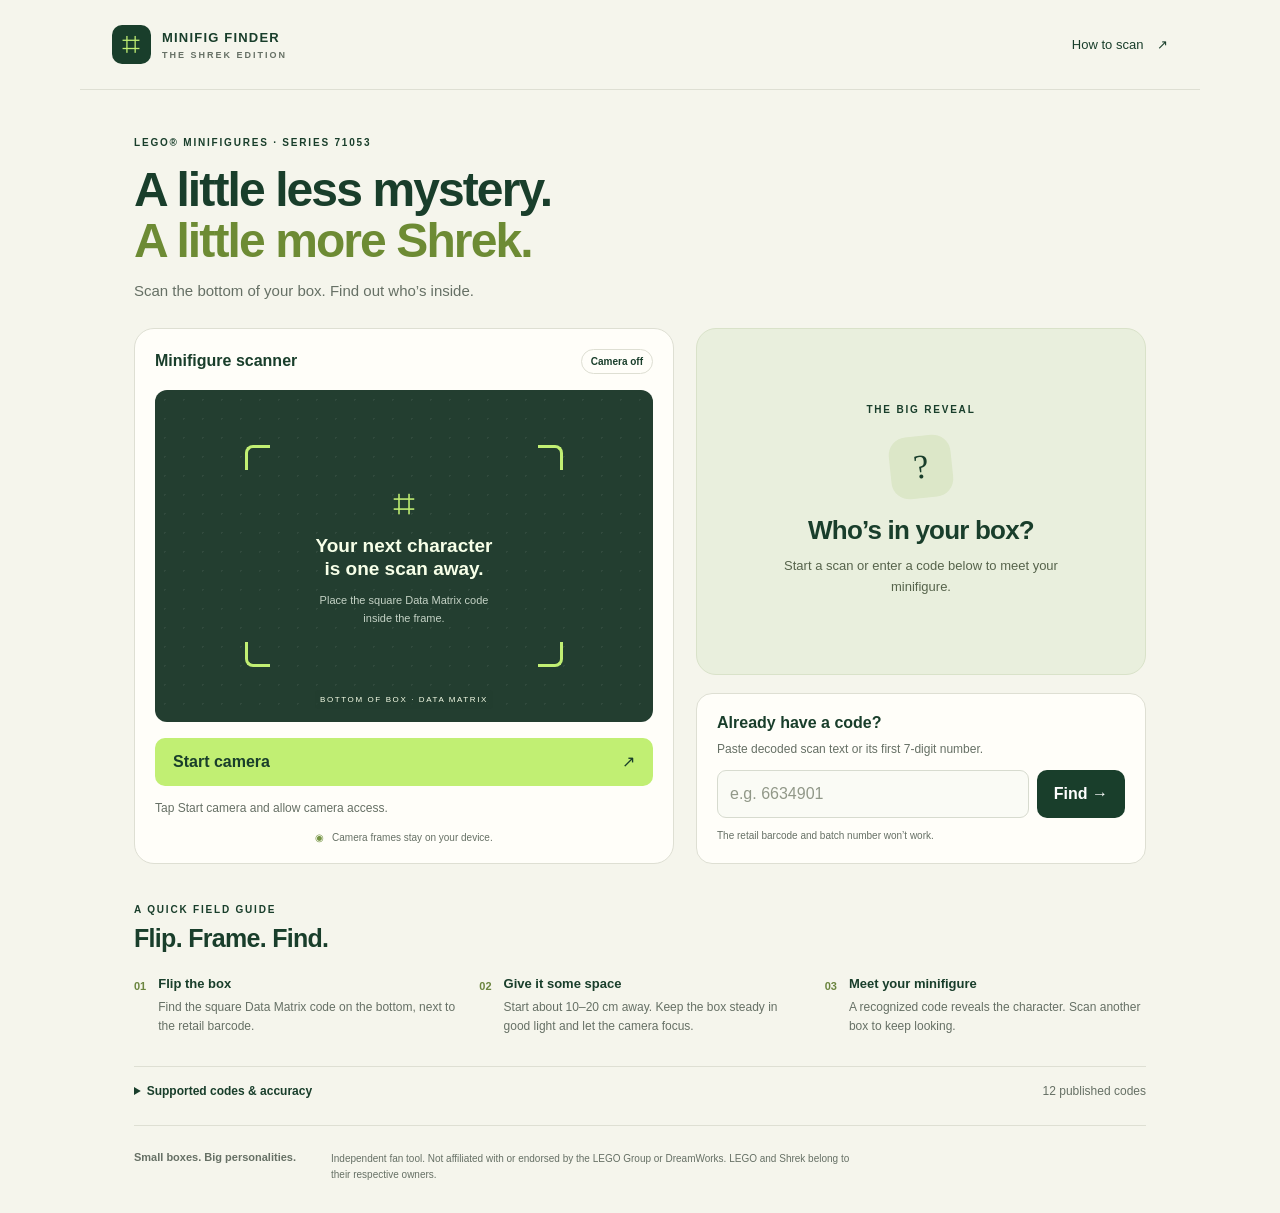
==== index.html @ 1da83d58 "Build mobile Shrek minifigure scanner" ====
<!doctype html>
<html lang="en">
<head>
  <meta charset="utf-8">
  <meta name="viewport" content="width=device-width, initial-scale=1, viewport-fit=cover">
  <meta name="theme-color" content="#193e2b">
  <meta name="description" content="Scan LEGO Shrek Series 71053 Data Matrix codes to identify the minifigure inside. Free, private, and built for your phone.">
  <title>LEGO Shrek Minifigure Scanner</title>
  <link rel="icon" href="data:image/svg+xml,%3Csvg xmlns='http://www.w3.org/2000/svg' viewBox='0 0 32 32'%3E%3Crect width='32' height='32' rx='8' fill='%23193e2b'/%3E%3Cpath d='M7 13V7h6m6 0h6v6M7 19v6h6m6 0h6v-6' fill='none' stroke='%23c1ef73' stroke-width='3'/%3E%3C/svg%3E">
  <link rel="stylesheet" href="./style.css">
  <script defer src="./app.js"></script>
</head>
<body>
  <header class="masthead"><a class="brand" href="./" aria-label="Shrek scanner home"><span class="brand-icon" aria-hidden="true">⌗</span><span>MINIFIG FINDER<small>THE SHREK EDITION</small></span></a><a class="help-link" href="#how-to">How to scan <span aria-hidden="true">↗</span></a></header>
  <main>
    <div class="intro"><span class="eyebrow">LEGO® MINIFIGURES · SERIES 71053</span><h1>A little less mystery.<br><span>A little more Shrek.</span></h1><p>Scan the bottom of your box. Find out who’s inside.</p></div>
    <div class="workspace">
      <section class="scanner" aria-labelledby="scanner-title">
        <div class="panel-heading"><h2 id="scanner-title">Minifigure scanner</h2><span class="pill" id="camera-state">Camera off</span></div>
        <div class="viewfinder" id="viewfinder">
          <video id="video" muted playsinline autoplay aria-label="Live rear camera preview" hidden></video>
          <div class="reticle" aria-hidden="true"><i></i><i></i><i></i><i></i></div>
          <div class="camera-placeholder" id="placeholder"><span class="scan-symbol" aria-hidden="true">⌗</span><strong>Your next character<br>is one scan away.</strong><span>Place the square Data Matrix code<br>inside the frame.</span></div>
          <span class="view-label">BOTTOM OF BOX · DATA MATRIX</span>
        </div>
        <div class="scanner-controls"><button id="start" class="primary" type="button">Start camera <span aria-hidden="true">↗</span></button><button id="stop" class="secondary" type="button" hidden>Stop camera</button><button id="torch" class="secondary" type="button" aria-pressed="false" hidden>Flashlight off</button></div>
        <div id="camera-choice" class="camera-choice" hidden><label for="camera">Camera</label><select id="camera"></select></div>
        <p id="status" class="status" role="status" aria-live="polite">Tap Start camera and allow camera access.</p>
        <p class="privacy"><span aria-hidden="true">◉</span> Camera frames stay on your device.</p>
      </section>
      <aside class="side-panel">
        <section id="result" class="result" aria-live="polite" aria-atomic="true" aria-labelledby="result-title" tabindex="-1"><span class="eyebrow" id="result-label">THE BIG REVEAL</span><div class="result-icon" id="result-icon" aria-hidden="true">?</div><h2 id="result-title">Who’s in your box?</h2><p id="result-description">Start a scan or enter a code below to meet your minifigure.</p><p id="result-code" class="code" hidden></p><button id="again" class="secondary" type="button" hidden>Scan another box <span aria-hidden="true">↗</span></button></section>
        <section class="manual"><h2>Already have a code?</h2><p>Paste decoded scan text or its first 7-digit number.</p><form id="lookup"><label class="sr-only" for="code">Decoded Data Matrix text or 7-digit package code</label><div class="input-row"><input id="code" type="text" placeholder="e.g. 6634901" maxlength="2048" autocomplete="off" spellcheck="false" required aria-describedby="manual-hint"><button type="submit" aria-label="Look up code">Find <span aria-hidden="true">→</span></button></div></form><small id="manual-hint">The retail barcode and batch number won’t work.</small></section>
      </aside>
    </div>
    <section class="tips" id="how-to" aria-labelledby="tips-title"><div><span class="eyebrow">A QUICK FIELD GUIDE</span><h2 id="tips-title">Flip. Frame. Find.</h2></div><ol><li><span>01</span><div><h3>Flip the box</h3><p>Find the square Data Matrix code on the bottom, next to the retail barcode.</p></div></li><li><span>02</span><div><h3>Give it some space</h3><p>Start about 10–20 cm away. Keep the box steady in good light and let the camera focus.</p></div></li><li><span>03</span><div><h3>Meet your minifigure</h3><p>A recognized code reveals the character. Scan another box to keep looking.</p></div></li></ol></section>
    <details class="coverage"><summary>Supported codes & accuracy <span id="coverage-count"></span></summary><p>Coverage varies by region and production batch. These are published community mappings, not a guarantee of box contents. Unknown codes are never guessed.</p><p id="data-status" role="status">Loading code list…</p><button id="retry-data" class="secondary" type="button" hidden>Retry loading codes</button><div class="table-wrap"><table><caption>Shrek Series 71053 · North America</caption><thead><tr><th scope="col">Character</th><th scope="col">Package code</th></tr></thead><tbody id="code-list"></tbody></table></div><p>Source: <a href="https://brick.fan/minifigures/scan" target="_blank" rel="noopener noreferrer">BrickFan published mappings ↗</a> · Checked September 28, 2026.</p></details>
  </main>
  <footer><strong>Small boxes. Big personalities.</strong><p>Independent fan tool. Not affiliated with or endorsed by the LEGO Group or DreamWorks. LEGO and Shrek belong to their respective owners.</p></footer>
  <noscript><p class="noscript">JavaScript is required for camera scanning and code lookup. Please enable it and reload.</p></noscript>
</body>
</html>
---- style.css ----
:root{color-scheme:light;--ink:#193e2b;--muted:#667065;--paper:#f5f5ec;--lime:#c1ef73;--line:#dedfd3;--white:#fffef9;font-family:Arial,Helvetica,sans-serif;color:var(--ink);background:var(--paper);font-synthesis:none}*{box-sizing:border-box}body{margin:0}a{color:inherit;text-underline-offset:4px}button,input,select{font:inherit}button,a,input,select,summary{-webkit-tap-highlight-color:transparent}button{cursor:pointer;min-height:48px;border:0;font-weight:700;border-radius:10px}button:disabled{opacity:.55;cursor:wait}button:hover{filter:brightness(.95)}:focus-visible{outline:3px solid #578423;outline-offset:4px}[hidden]{display:none!important}.masthead{max-width:1120px;margin:auto;padding:25px 32px;display:flex;align-items:center;justify-content:space-between;border-bottom:1px solid var(--line)}.brand{display:flex;gap:11px;align-items:center;text-decoration:none;font-size:13px;font-weight:800;letter-spacing:1.2px}.brand small{display:block;font-size:9px;letter-spacing:2px;margin-top:5px;color:var(--muted)}.brand-icon{display:grid;place-items:center;width:39px;height:39px;border-radius:10px;background:var(--ink);color:var(--lime);font-size:32px}.help-link{font-size:13px;text-decoration:none}.help-link span{margin-left:10px}main{max-width:1060px;margin:auto;padding:42px 24px 0}.eyebrow{font-size:10px;letter-spacing:1.8px;font-weight:800}.intro{margin-bottom:29px}h1{font-size:clamp(32px,4.4vw,48px);letter-spacing:-1.9px;line-height:1.07;margin:14px 0}h1 span{color:#6d8b34}.intro p{color:var(--muted);font-size:15px;margin-bottom:0}.workspace{display:grid;grid-template-columns:1.2fr 1fr;gap:22px}.scanner,.side-panel{min-width:0}.scanner{border:1px solid var(--line);background:var(--white);border-radius:20px;padding:20px}.panel-heading{display:flex;align-items:center;justify-content:space-between;margin-bottom:16px;gap:10px}h2{font-size:16px;margin:0}.pill{font-size:10px;font-weight:700;border:1px solid var(--line);border-radius:30px;padding:6px 9px;white-space:nowrap}.viewfinder{position:relative;min-height:290px;aspect-ratio:1.5;overflow:hidden;border-radius:12px;background:#233e30;background-image:radial-gradient(#ffffff10 1px,transparent 1px);background-size:19px 19px;color:#f7ffe8;display:grid;place-items:center}video{position:absolute;width:100%;height:100%;object-fit:contain;background:#13271b}.reticle{width:64%;height:67%;position:absolute;pointer-events:none}.reticle i{position:absolute;width:25px;height:25px;border:3px solid var(--lime)}.reticle i:nth-child(1){top:0;left:0;border-right:0;border-bottom:0;border-radius:8px 0 0}.reticle i:nth-child(2){top:0;right:0;border-left:0;border-bottom:0;border-radius:0 8px 0 0}.reticle i:nth-child(3){bottom:0;left:0;border-right:0;border-top:0;border-radius:0 0 0 8px}.reticle i:nth-child(4){bottom:0;right:0;border-left:0;border-top:0;border-radius:0 0 8px}.camera-placeholder{display:flex;align-items:center;flex-direction:column;text-align:center;gap:12px}.scan-symbol{font-size:39px;color:var(--lime);line-height:1}.camera-placeholder strong{font-size:19px;line-height:1.2}.camera-placeholder>span:last-child{font-size:11px;color:#c4d2c5;line-height:1.6}.view-label{position:absolute;bottom:13px;font-size:8px;letter-spacing:1.6px;background:#233e30c9;padding:5px;border-radius:4px}.scanner-controls{display:flex;gap:8px;margin-top:16px;flex-wrap:wrap}.primary{background:var(--lime);color:var(--ink);width:100%;padding:0 18px;display:flex;align-items:center;justify-content:space-between}.secondary{background:#e8edde;color:var(--ink);padding:10px 16px}.scanner-controls .secondary{flex:1}.status{font-size:12px;line-height:1.5;color:var(--muted);margin:13px 0 10px}.privacy{font-size:10px;text-align:center;color:var(--muted);margin:15px 0 0}.privacy span{color:#759444;margin-right:5px}.camera-choice{margin-top:14px;display:flex;gap:10px;align-items:center;font-size:12px}select{min-width:0;width:100%;min-height:44px;background:var(--white);border:1px solid var(--line);border-radius:8px}.side-panel{display:flex;flex-direction:column;gap:18px}.result{background:#e9efdd;border:1px solid #d9e2c9;border-radius:20px;text-align:center;padding:27px 25px;flex:1;display:flex;align-items:center;flex-direction:column;justify-content:center}.result-icon{height:62px;width:62px;display:grid;place-items:center;background:#dce7c8;border-radius:18px;transform:rotate(-6deg);font-size:34px;margin:21px 0 17px;font-family:Georgia,serif}.result h2{font-size:26px;letter-spacing:-.8px}.result p{font-size:13px;line-height:1.6;color:#56634b;max-width:290px;margin:10px 0 0}.result .code{font-family:monospace;word-break:break-word}.result button{margin-top:18px;background:var(--ink);color:var(--white)}.result.found{background:#ddedc4}.result.unknown{background:#f3ecd8;border-color:#e3d7b8}.manual{padding:20px;background:var(--white);border:1px solid var(--line);border-radius:16px}.manual p{font-size:12px;color:var(--muted);line-height:1.5;margin:8px 0 12px}.input-row{display:flex;gap:8px}input{width:100%;min-width:0;font-size:16px;border:1px solid #d7dbcf;background:#fafbf5;border-radius:9px;padding:12px}input::placeholder{color:#919888}.input-row button{background:var(--ink);color:white;padding:0 17px;white-space:nowrap}.manual small{display:block;color:var(--muted);font-size:10px;margin-top:10px;line-height:1.5}.tips{padding:35px 0 30px}.tips h2{font-size:25px;letter-spacing:-.7px;margin-top:7px}.tips ol{display:grid;grid-template-columns:repeat(3,1fr);gap:24px;padding:0;margin:23px 0 0;list-style:none}.tips li{display:flex;gap:12px}.tips li>span{font-size:11px;color:#6b853f;line-height:20px;font-weight:700}.tips h3{font-size:13px;margin:0 0 7px}.tips p{font-size:12px;color:var(--muted);line-height:1.6;margin:0}.coverage{border-top:1px solid var(--line);border-bottom:1px solid var(--line);font-size:12px;padding:17px 0}.coverage summary{cursor:pointer;min-height:24px;font-weight:700}.coverage summary span{float:right;color:var(--muted);font-weight:400}.coverage p{line-height:1.7;color:var(--muted)}table{border-collapse:collapse;width:100%;text-align:left}caption{text-align:left;font-weight:bold;padding:12px 0}td,th{padding:10px;border-bottom:1px solid var(--line)}footer{max-width:1060px;margin:auto;padding:25px 24px 30px;display:flex;gap:35px;align-items:start;color:var(--muted)}footer strong{font-size:11px;white-space:nowrap}footer p{font-size:10px;line-height:1.6;margin:0;max-width:520px}.sr-only{position:absolute;width:1px;height:1px;overflow:hidden;clip:rect(0,0,0,0)}.noscript{padding:20px;background:#ffe5b4} @media(max-width:640px){.masthead{padding:18px 20px}.help-link{font-size:11px}main{padding:27px 16px 0}.intro{margin-bottom:23px}h1{font-size:34px}.intro p{font-size:13px}.workspace{grid-template-columns:1fr;gap:16px}.scanner{padding:16px}.viewfinder{min-height:255px;aspect-ratio:1.3}.result{padding:22px}.result-icon{margin:16px 0}.tips ol{grid-template-columns:1fr;gap:20px}.tips{padding-top:29px}footer{display:block;padding:23px 20px calc(25px + env(safe-area-inset-bottom))}footer p{margin-top:10px}.coverage summary span{font-size:10px}}@media(prefers-reduced-motion:no-preference){button{transition:background .15s,filter .15s}.found .result-icon{animation:pop .25s ease-out}@keyframes pop{from{transform:scale(.7) rotate(-6deg)}to{transform:scale(1) rotate(-6deg)}}
/* Constrain the aspect-ratio box when a narrow phone needs extra height. */
.viewfinder{width:100%;min-width:0}
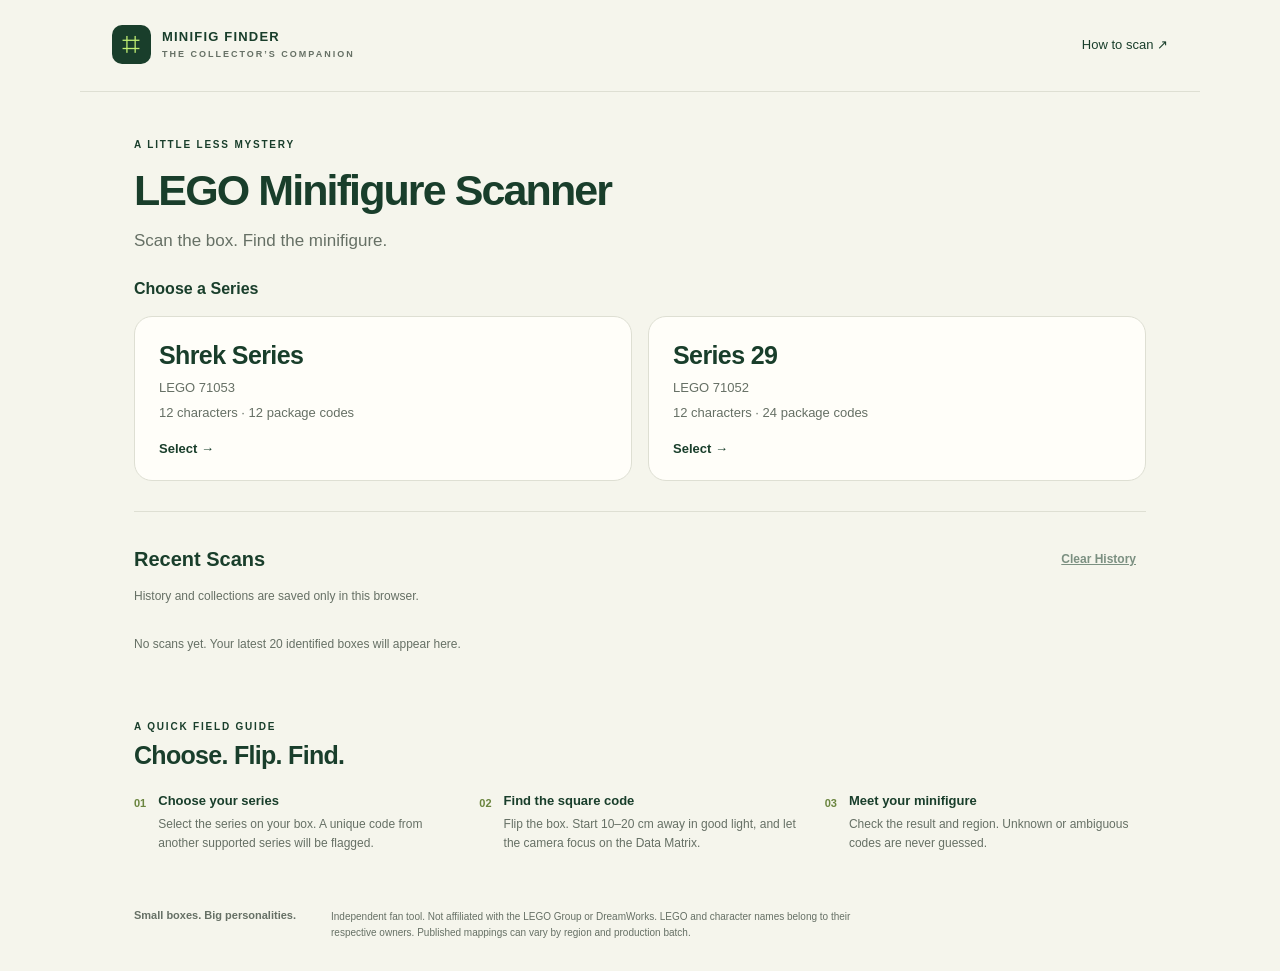
==== commit bc1bbf66: "Expand scanner to data-driven series, collections, and history" ====
--- a/index.html
+++ b/index.html
@@ -4,39 +4,39 @@
   <meta charset="utf-8">
   <meta name="viewport" content="width=device-width, initial-scale=1, viewport-fit=cover">
   <meta name="theme-color" content="#193e2b">
-  <meta name="description" content="Scan LEGO Shrek Series 71053 Data Matrix codes to identify the minifigure inside. Free, private, and built for your phone.">
-  <title>LEGO Shrek Minifigure Scanner</title>
+  <meta name="description" content="Choose a LEGO minifigure series, scan a box’s Data Matrix, and find the character. Private scanning, recent scans, and collection checklists.">
+  <title>LEGO Minifigure Scanner</title>
   <link rel="icon" href="data:image/svg+xml,%3Csvg xmlns='http://www.w3.org/2000/svg' viewBox='0 0 32 32'%3E%3Crect width='32' height='32' rx='8' fill='%23193e2b'/%3E%3Cpath d='M7 13V7h6m6 0h6v6M7 19v6h6m6 0h6v-6' fill='none' stroke='%23c1ef73' stroke-width='3'/%3E%3C/svg%3E">
   <link rel="stylesheet" href="./style.css">
-  <script defer src="./app.js"></script>
+  <script type="module" src="./app.js"></script>
 </head>
 <body>
-  <header class="masthead"><a class="brand" href="./" aria-label="Shrek scanner home"><span class="brand-icon" aria-hidden="true">⌗</span><span>MINIFIG FINDER<small>THE SHREK EDITION</small></span></a><a class="help-link" href="#how-to">How to scan <span aria-hidden="true">↗</span></a></header>
-  <main>
-    <div class="intro"><span class="eyebrow">LEGO® MINIFIGURES · SERIES 71053</span><h1>A little less mystery.<br><span>A little more Shrek.</span></h1><p>Scan the bottom of your box. Find out who’s inside.</p></div>
-    <div class="workspace">
+  <header class="masthead"><a class="brand" href="./" aria-label="Minifigure scanner home"><span class="brand-icon" aria-hidden="true">⌗</span><span>MINIFIG FINDER<small>THE COLLECTOR’S COMPANION</small></span></a><a class="help-link" href="#how-to">How to scan ↗</a></header>
+  <main id="app">
+    <div class="intro"><span class="eyebrow">A LITTLE LESS MYSTERY</span><h1>LEGO Minifigure Scanner</h1><p>Scan the box. Find the minifigure.</p></div>
+    <p id="load-status" class="notice" role="status">Loading series…</p><button id="retry" class="secondary" type="button" hidden>Retry loading databases</button>
+    <section id="series-picker" aria-labelledby="picker-title"><h2 id="picker-title" tabindex="-1">Choose a Series</h2><div id="series-cards" class="series-cards"></div></section>
+    <section id="selected" hidden aria-labelledby="selected-title"><div class="selected-bar"><div><span class="eyebrow">SELECTED SERIES</span><h2 id="selected-title" tabindex="-1"></h2><p id="selected-set"></p></div><button id="change-series" class="secondary" type="button">Change Series</button></div><p id="coverage" class="notice"></p></section>
+    <div class="workspace" id="workspace" hidden>
       <section class="scanner" aria-labelledby="scanner-title">
-        <div class="panel-heading"><h2 id="scanner-title">Minifigure scanner</h2><span class="pill" id="camera-state">Camera off</span></div>
-        <div class="viewfinder" id="viewfinder">
-          <video id="video" muted playsinline autoplay aria-label="Live rear camera preview" hidden></video>
-          <div class="reticle" aria-hidden="true"><i></i><i></i><i></i><i></i></div>
-          <div class="camera-placeholder" id="placeholder"><span class="scan-symbol" aria-hidden="true">⌗</span><strong>Your next character<br>is one scan away.</strong><span>Place the square Data Matrix code<br>inside the frame.</span></div>
-          <span class="view-label">BOTTOM OF BOX · DATA MATRIX</span>
-        </div>
-        <div class="scanner-controls"><button id="start" class="primary" type="button">Start camera <span aria-hidden="true">↗</span></button><button id="stop" class="secondary" type="button" hidden>Stop camera</button><button id="torch" class="secondary" type="button" aria-pressed="false" hidden>Flashlight off</button></div>
+        <div class="panel-heading"><h2 id="scanner-title">Box scanner</h2><span class="pill" id="camera-state">Camera off</span></div>
+        <div class="viewfinder" id="viewfinder"><div class="reticle" aria-hidden="true"><i></i><i></i><i></i><i></i></div><div class="camera-placeholder" id="placeholder"><span class="scan-symbol" aria-hidden="true">⌗</span><strong>Your next character<br>is one scan away.</strong><span>Keep the square code<br>inside the frame.</span></div><span class="view-label">BOTTOM OF BOX · DATA MATRIX</span></div>
+        <div class="scanner-controls"><button id="start" class="primary" type="button">Start Scanner <span aria-hidden="true">↗</span></button><button id="stop" class="secondary" type="button" hidden>Stop Camera</button><button id="torch" class="secondary" type="button" aria-pressed="false" hidden>Flashlight off</button></div>
         <div id="camera-choice" class="camera-choice" hidden><label for="camera">Camera</label><select id="camera"></select></div>
-        <p id="status" class="status" role="status" aria-live="polite">Tap Start camera and allow camera access.</p>
-        <p class="privacy"><span aria-hidden="true">◉</span> Camera frames stay on your device.</p>
+        <p id="status" class="status" role="status">Point the camera at the square Data Matrix code on the bottom of the box.</p>
+        <p class="privacy">Scanning happens on your device.<br>Camera images and scanned codes are not uploaded.</p>
       </section>
       <aside class="side-panel">
-        <section id="result" class="result" aria-live="polite" aria-atomic="true" aria-labelledby="result-title" tabindex="-1"><span class="eyebrow" id="result-label">THE BIG REVEAL</span><div class="result-icon" id="result-icon" aria-hidden="true">?</div><h2 id="result-title">Who’s in your box?</h2><p id="result-description">Start a scan or enter a code below to meet your minifigure.</p><p id="result-code" class="code" hidden></p><button id="again" class="secondary" type="button" hidden>Scan another box <span aria-hidden="true">↗</span></button></section>
-        <section class="manual"><h2>Already have a code?</h2><p>Paste decoded scan text or its first 7-digit number.</p><form id="lookup"><label class="sr-only" for="code">Decoded Data Matrix text or 7-digit package code</label><div class="input-row"><input id="code" type="text" placeholder="e.g. 6634901" maxlength="2048" autocomplete="off" spellcheck="false" required aria-describedby="manual-hint"><button type="submit" aria-label="Look up code">Find <span aria-hidden="true">→</span></button></div></form><small id="manual-hint">The retail barcode and batch number won’t work.</small></section>
+        <section id="result" class="result" aria-live="polite" aria-atomic="true" aria-labelledby="result-title" tabindex="-1"><span class="eyebrow" id="result-label">THE BIG REVEAL</span><div class="result-icon" id="result-icon" aria-hidden="true">?</div><h2 id="result-title">Who’s in your box?</h2><p id="result-description">Start a scan or enter a code below.</p><p id="result-code" class="code" hidden></p><div id="raw-block" hidden><label for="raw">Raw scanned data</label><textarea id="raw" readonly rows="3"></textarea><button id="copy" class="secondary" type="button">Copy Raw Code</button><p id="copy-status" role="status"></p></div><div class="result-actions"><button id="switch-series" class="secondary" type="button" hidden></button><button id="add-collection" class="secondary" type="button" hidden>Add to Collection</button><button id="again" class="secondary" type="button" hidden>Scan Another Box</button><button id="result-change" class="secondary" type="button" hidden>Change Series</button></div></section>
+        <section class="manual"><h2>Enter Code Manually</h2><p>Enter a package code or paste the full decoded text.</p><form id="lookup"><label class="sr-only" for="code">Package code or raw Data Matrix text</label><div class="input-row"><input id="code" type="text" placeholder="Package code or scan text" maxlength="8192" autocomplete="off" spellcheck="false" required aria-describedby="manual-hint"><button id="find" type="submit">Find →</button></div></form><small id="manual-hint">The retail barcode and printed batch number won’t work.</small></section>
       </aside>
     </div>
-    <section class="tips" id="how-to" aria-labelledby="tips-title"><div><span class="eyebrow">A QUICK FIELD GUIDE</span><h2 id="tips-title">Flip. Frame. Find.</h2></div><ol><li><span>01</span><div><h3>Flip the box</h3><p>Find the square Data Matrix code on the bottom, next to the retail barcode.</p></div></li><li><span>02</span><div><h3>Give it some space</h3><p>Start about 10–20 cm away. Keep the box steady in good light and let the camera focus.</p></div></li><li><span>03</span><div><h3>Meet your minifigure</h3><p>A recognized code reveals the character. Scan another box to keep looking.</p></div></li></ol></section>
-    <details class="coverage"><summary>Supported codes & accuracy <span id="coverage-count"></span></summary><p>Coverage varies by region and production batch. These are published community mappings, not a guarantee of box contents. Unknown codes are never guessed.</p><p id="data-status" role="status">Loading code list…</p><button id="retry-data" class="secondary" type="button" hidden>Retry loading codes</button><div class="table-wrap"><table><caption>Shrek Series 71053 · North America</caption><thead><tr><th scope="col">Character</th><th scope="col">Package code</th></tr></thead><tbody id="code-list"></tbody></table></div><p>Source: <a href="https://brick.fan/minifigures/scan" target="_blank" rel="noopener noreferrer">BrickFan published mappings ↗</a> · Checked September 28, 2026.</p></details>
+    <details id="scanner-details" class="coverage" hidden><summary>Scanner Details</summary><dl id="details-list" class="details-list"></dl></details>
+    <section id="collection-section" class="collection-section" hidden aria-labelledby="collection-title"><div class="section-heading"><h2 id="collection-title">Collection</h2><span id="collection-count" role="status"></span></div><div id="collection-list" class="collection-list"></div></section>
+    <section class="history-section" aria-labelledby="history-title"><div class="section-heading"><h2 id="history-title">Recent Scans</h2><button id="clear-history" class="text-button" type="button">Clear History</button></div><p id="storage-status" role="status" class="status">History and collections are saved only in this browser.</p><ol id="history-list" class="history-list"></ol><p id="history-empty" class="status">No scans yet. Your latest 20 identified boxes will appear here.</p></section>
+    <section class="tips" id="how-to" aria-labelledby="tips-title"><div><span class="eyebrow">A QUICK FIELD GUIDE</span><h2 id="tips-title">Choose. Flip. Find.</h2></div><ol><li><span>01</span><div><h3>Choose your series</h3><p>Select the series on your box. A unique code from another supported series will be flagged.</p></div></li><li><span>02</span><div><h3>Find the square code</h3><p>Flip the box. Start 10–20 cm away in good light, and let the camera focus on the Data Matrix.</p></div></li><li><span>03</span><div><h3>Meet your minifigure</h3><p>Check the result and region. Unknown or ambiguous codes are never guessed.</p></div></li></ol></section>
   </main>
-  <footer><strong>Small boxes. Big personalities.</strong><p>Independent fan tool. Not affiliated with or endorsed by the LEGO Group or DreamWorks. LEGO and Shrek belong to their respective owners.</p></footer>
-  <noscript><p class="noscript">JavaScript is required for camera scanning and code lookup. Please enable it and reload.</p></noscript>
+  <footer><strong>Small boxes. Big personalities.</strong><p>Independent fan tool. Not affiliated with the LEGO Group or DreamWorks. LEGO and character names belong to their respective owners. Published mappings can vary by region and production batch.</p></footer>
+  <noscript><p class="noscript">Enable JavaScript to choose a series, scan codes, and use your collection.</p></noscript>
 </body>
 </html>
--- a/style.css
+++ b/style.css
@@ -1,3 +1,6 @@
 :root{color-scheme:light;--ink:#193e2b;--muted:#667065;--paper:#f5f5ec;--lime:#c1ef73;--line:#dedfd3;--white:#fffef9;font-family:Arial,Helvetica,sans-serif;color:var(--ink);background:var(--paper);font-synthesis:none}*{box-sizing:border-box}body{margin:0}a{color:inherit;text-underline-offset:4px}button,input,select{font:inherit}button,a,input,select,summary{-webkit-tap-highlight-color:transparent}button{cursor:pointer;min-height:48px;border:0;font-weight:700;border-radius:10px}button:disabled{opacity:.55;cursor:wait}button:hover{filter:brightness(.95)}:focus-visible{outline:3px solid #578423;outline-offset:4px}[hidden]{display:none!important}.masthead{max-width:1120px;margin:auto;padding:25px 32px;display:flex;align-items:center;justify-content:space-between;border-bottom:1px solid var(--line)}.brand{display:flex;gap:11px;align-items:center;text-decoration:none;font-size:13px;font-weight:800;letter-spacing:1.2px}.brand small{display:block;font-size:9px;letter-spacing:2px;margin-top:5px;color:var(--muted)}.brand-icon{display:grid;place-items:center;width:39px;height:39px;border-radius:10px;background:var(--ink);color:var(--lime);font-size:32px}.help-link{font-size:13px;text-decoration:none}.help-link span{margin-left:10px}main{max-width:1060px;margin:auto;padding:42px 24px 0}.eyebrow{font-size:10px;letter-spacing:1.8px;font-weight:800}.intro{margin-bottom:29px}h1{font-size:clamp(32px,4.4vw,48px);letter-spacing:-1.9px;line-height:1.07;margin:14px 0}h1 span{color:#6d8b34}.intro p{color:var(--muted);font-size:15px;margin-bottom:0}.workspace{display:grid;grid-template-columns:1.2fr 1fr;gap:22px}.scanner,.side-panel{min-width:0}.scanner{border:1px solid var(--line);background:var(--white);border-radius:20px;padding:20px}.panel-heading{display:flex;align-items:center;justify-content:space-between;margin-bottom:16px;gap:10px}h2{font-size:16px;margin:0}.pill{font-size:10px;font-weight:700;border:1px solid var(--line);border-radius:30px;padding:6px 9px;white-space:nowrap}.viewfinder{position:relative;min-height:290px;aspect-ratio:1.5;overflow:hidden;border-radius:12px;background:#233e30;background-image:radial-gradient(#ffffff10 1px,transparent 1px);background-size:19px 19px;color:#f7ffe8;display:grid;place-items:center}video{position:absolute;width:100%;height:100%;object-fit:contain;background:#13271b}.reticle{width:64%;height:67%;position:absolute;pointer-events:none}.reticle i{position:absolute;width:25px;height:25px;border:3px solid var(--lime)}.reticle i:nth-child(1){top:0;left:0;border-right:0;border-bottom:0;border-radius:8px 0 0}.reticle i:nth-child(2){top:0;right:0;border-left:0;border-bottom:0;border-radius:0 8px 0 0}.reticle i:nth-child(3){bottom:0;left:0;border-right:0;border-top:0;border-radius:0 0 0 8px}.reticle i:nth-child(4){bottom:0;right:0;border-left:0;border-top:0;border-radius:0 0 8px}.camera-placeholder{display:flex;align-items:center;flex-direction:column;text-align:center;gap:12px}.scan-symbol{font-size:39px;color:var(--lime);line-height:1}.camera-placeholder strong{font-size:19px;line-height:1.2}.camera-placeholder>span:last-child{font-size:11px;color:#c4d2c5;line-height:1.6}.view-label{position:absolute;bottom:13px;font-size:8px;letter-spacing:1.6px;background:#233e30c9;padding:5px;border-radius:4px}.scanner-controls{display:flex;gap:8px;margin-top:16px;flex-wrap:wrap}.primary{background:var(--lime);color:var(--ink);width:100%;padding:0 18px;display:flex;align-items:center;justify-content:space-between}.secondary{background:#e8edde;color:var(--ink);padding:10px 16px}.scanner-controls .secondary{flex:1}.status{font-size:12px;line-height:1.5;color:var(--muted);margin:13px 0 10px}.privacy{font-size:10px;text-align:center;color:var(--muted);margin:15px 0 0}.privacy span{color:#759444;margin-right:5px}.camera-choice{margin-top:14px;display:flex;gap:10px;align-items:center;font-size:12px}select{min-width:0;width:100%;min-height:44px;background:var(--white);border:1px solid var(--line);border-radius:8px}.side-panel{display:flex;flex-direction:column;gap:18px}.result{background:#e9efdd;border:1px solid #d9e2c9;border-radius:20px;text-align:center;padding:27px 25px;flex:1;display:flex;align-items:center;flex-direction:column;justify-content:center}.result-icon{height:62px;width:62px;display:grid;place-items:center;background:#dce7c8;border-radius:18px;transform:rotate(-6deg);font-size:34px;margin:21px 0 17px;font-family:Georgia,serif}.result h2{font-size:26px;letter-spacing:-.8px}.result p{font-size:13px;line-height:1.6;color:#56634b;max-width:290px;margin:10px 0 0}.result .code{font-family:monospace;word-break:break-word}.result button{margin-top:18px;background:var(--ink);color:var(--white)}.result.found{background:#ddedc4}.result.unknown{background:#f3ecd8;border-color:#e3d7b8}.manual{padding:20px;background:var(--white);border:1px solid var(--line);border-radius:16px}.manual p{font-size:12px;color:var(--muted);line-height:1.5;margin:8px 0 12px}.input-row{display:flex;gap:8px}input{width:100%;min-width:0;font-size:16px;border:1px solid #d7dbcf;background:#fafbf5;border-radius:9px;padding:12px}input::placeholder{color:#919888}.input-row button{background:var(--ink);color:white;padding:0 17px;white-space:nowrap}.manual small{display:block;color:var(--muted);font-size:10px;margin-top:10px;line-height:1.5}.tips{padding:35px 0 30px}.tips h2{font-size:25px;letter-spacing:-.7px;margin-top:7px}.tips ol{display:grid;grid-template-columns:repeat(3,1fr);gap:24px;padding:0;margin:23px 0 0;list-style:none}.tips li{display:flex;gap:12px}.tips li>span{font-size:11px;color:#6b853f;line-height:20px;font-weight:700}.tips h3{font-size:13px;margin:0 0 7px}.tips p{font-size:12px;color:var(--muted);line-height:1.6;margin:0}.coverage{border-top:1px solid var(--line);border-bottom:1px solid var(--line);font-size:12px;padding:17px 0}.coverage summary{cursor:pointer;min-height:24px;font-weight:700}.coverage summary span{float:right;color:var(--muted);font-weight:400}.coverage p{line-height:1.7;color:var(--muted)}table{border-collapse:collapse;width:100%;text-align:left}caption{text-align:left;font-weight:bold;padding:12px 0}td,th{padding:10px;border-bottom:1px solid var(--line)}footer{max-width:1060px;margin:auto;padding:25px 24px 30px;display:flex;gap:35px;align-items:start;color:var(--muted)}footer strong{font-size:11px;white-space:nowrap}footer p{font-size:10px;line-height:1.6;margin:0;max-width:520px}.sr-only{position:absolute;width:1px;height:1px;overflow:hidden;clip:rect(0,0,0,0)}.noscript{padding:20px;background:#ffe5b4} @media(max-width:640px){.masthead{padding:18px 20px}.help-link{font-size:11px}main{padding:27px 16px 0}.intro{margin-bottom:23px}h1{font-size:34px}.intro p{font-size:13px}.workspace{grid-template-columns:1fr;gap:16px}.scanner{padding:16px}.viewfinder{min-height:255px;aspect-ratio:1.3}.result{padding:22px}.result-icon{margin:16px 0}.tips ol{grid-template-columns:1fr;gap:20px}.tips{padding-top:29px}footer{display:block;padding:23px 20px calc(25px + env(safe-area-inset-bottom))}footer p{margin-top:10px}.coverage summary span{font-size:10px}}@media(prefers-reduced-motion:no-preference){button{transition:background .15s,filter .15s}.found .result-icon{animation:pop .25s ease-out}@keyframes pop{from{transform:scale(.7) rotate(-6deg)}to{transform:scale(1) rotate(-6deg)}}
 /* Constrain the aspect-ratio box when a narrow phone needs extra height. */
 .viewfinder{width:100%;min-width:0}
+/* Multi-series selection and on-device collection tools. */
+.masthead{padding-top:calc(22px + env(safe-area-inset-top))}.intro h1{font-size:clamp(29px,4vw,43px);line-height:1.12}.intro p{font-size:17px}.series-cards{display:grid;grid-template-columns:repeat(auto-fit,minmax(min(240px,100%),1fr));gap:16px;margin:18px 0 30px}.series-card{min-height:165px;padding:24px;background:var(--white);border:1px solid var(--line);border-radius:18px;display:flex;flex-direction:column;align-items:start;gap:10px;text-align:left;color:var(--ink)}.series-card strong{font-size:25px;letter-spacing:-.6px}.series-card span{font-size:13px;font-weight:400;color:var(--muted)}.series-card b{margin-top:auto;padding-top:10px;font-size:13px}.series-card:hover{border-color:#759444;background:#e9efdd}.selected-bar,.section-heading{display:flex;align-items:center;justify-content:space-between;gap:14px}.selected-bar{margin:15px 0}.selected-bar h2{font-size:27px;margin-top:6px}.selected-bar p{font-size:12px;margin:6px 0}.notice{font-size:13px;line-height:1.6;color:#526347;margin:14px 0 20px}.reticle{height:72%;width:auto;aspect-ratio:1;max-width:82%;z-index:1}.camera-placeholder,.view-label{z-index:2}.viewfinder video{z-index:0}.result h2{font-size:clamp(28px,4vw,36px);overflow-wrap:anywhere}.result-actions{display:flex;gap:8px;flex-wrap:wrap;justify-content:center;margin-top:14px}.result-actions button{margin:0;font-size:13px;flex-grow:1}.result-actions .secondary{background:var(--ink);color:white}.result.ambiguous{background:#f5e9d4;border-color:#d1b98d}.result.error{background:#fae8e0;border-color:#dcab94}.result p{max-width:100%;overflow-wrap:anywhere}.result #raw-block{width:100%;font-size:12px;text-align:left;margin-top:14px}.result #raw-block button{margin-top:8px}textarea{font:13px monospace;width:100%;resize:vertical;border:1px solid var(--line);border-radius:8px;padding:10px;margin-top:6px;min-height:64px}.collection-section,.history-section{margin:28px 0;padding-top:23px;border-top:1px solid var(--line)}.section-heading h2{font-size:20px}.section-heading>span{font-size:12px}.collection-list{display:grid;grid-template-columns:repeat(auto-fit,minmax(min(230px,100%),1fr));gap:8px;margin-top:17px}.collection-item{display:flex;align-items:center;gap:12px;padding:12px;min-height:48px;background:var(--white);border:1px solid var(--line);border-radius:10px;font-size:14px;cursor:pointer}.collection-item input{width:20px;height:20px;accent-color:var(--ink);flex-shrink:0}.history-list{list-style:none;padding:0;margin:15px 0;display:grid;gap:8px}.history-item{padding:14px;border:1px solid var(--line);border-radius:12px;background:var(--white);display:grid;gap:6px}.history-item strong{font-size:15px}.history-item span,.history-item time{font-size:12px;color:var(--muted)}.text-button{background:transparent;text-decoration:underline;color:var(--ink);padding:10px;font-size:12px}.details-list{display:grid;grid-template-columns:130px minmax(0,1fr);gap:12px;font-size:12px;line-height:1.5}.details-list dt{font-weight:bold}.details-list dd{margin:0;overflow-wrap:anywhere;white-space:pre-wrap}.coverage{margin-top:20px}.privacy{line-height:1.6}button:disabled{cursor:not-allowed}.history-item time{font-size:11px}#storage-status{margin-top:4px}@media(max-width:640px){.selected-bar{align-items:flex-start}.selected-bar .secondary{font-size:12px;padding:10px}.brand small{font-size:8px;letter-spacing:1px}.series-cards{gap:10px}.series-card{min-height:145px}.section-heading h2{font-size:18px}.details-list{grid-template-columns:110px minmax(0,1fr)}}
+.coverage summary{min-height:44px;display:flex;align-items:center;gap:8px}.coverage summary::before{content:'▸';font-size:15px}.coverage[open] summary::before{content:'▾'}.help-link,.brand{min-height:44px;display:inline-flex;align-items:center}
